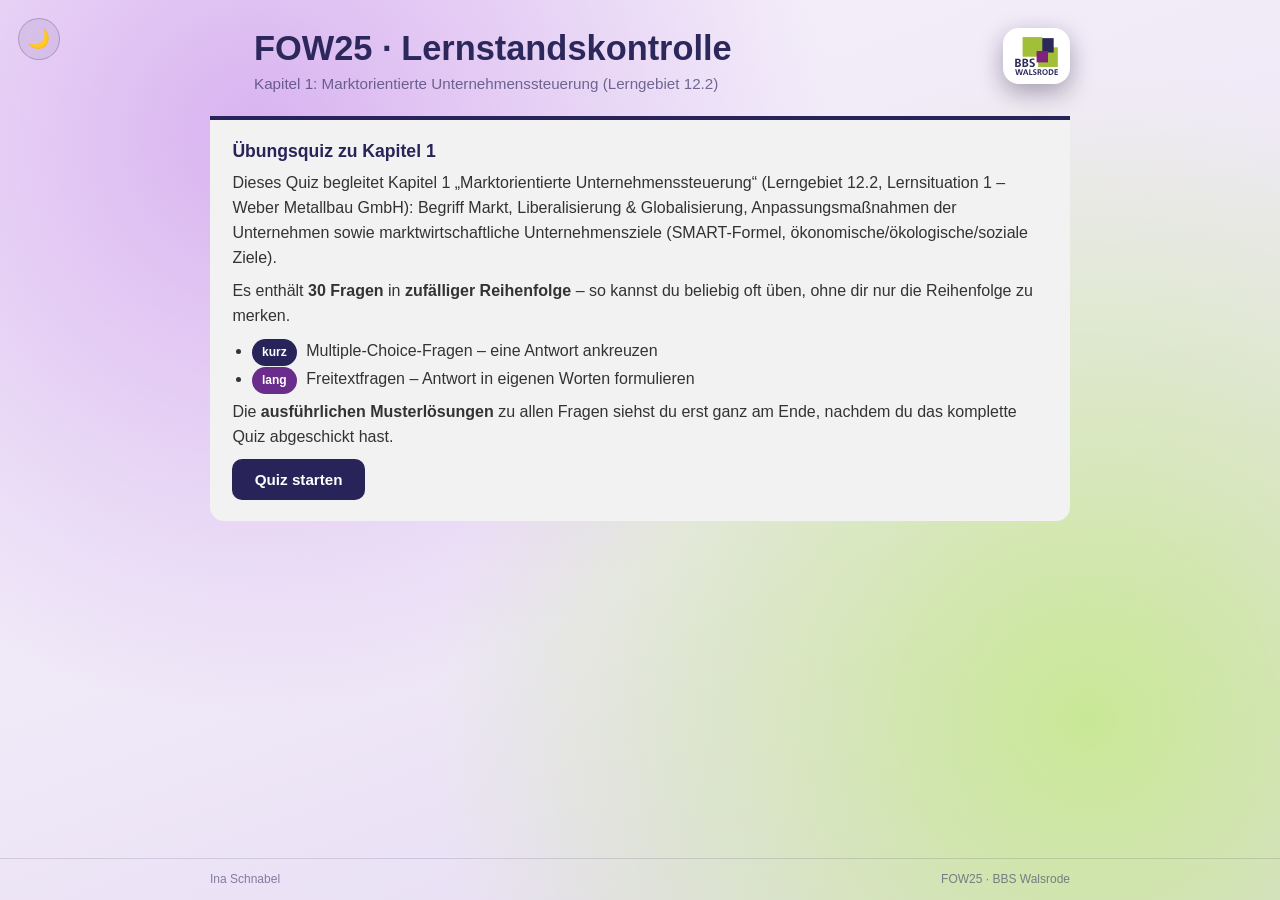
==== index.html @ 5892f30f "FOW25-Übungsquiz: Kapitel 1 – Marktorientierte Unternehmenssteuerung (30 Fragen)" ====
<!DOCTYPE html>
<html lang="de">
<head>
<meta charset="UTF-8">
<meta name="viewport" content="width=device-width, initial-scale=1.0">
<title>FOW25 &middot; Lernstandskontrolle &middot; BBS Walsrode</title>
<meta name="description" content="Übungsquiz FOW25: Kapitel 1 – Marktorientierte Unternehmenssteuerung">
<script>
  (function () {
    var saved = localStorage.getItem("fow25-theme");
    var theme = saved || (window.matchMedia("(prefers-color-scheme: light)").matches ? "light" : "dark");
    document.documentElement.setAttribute("data-theme", theme);
  })();
</script>
<link rel="stylesheet" href="style.css">
</head>
<body>
  <button class="theme-toggle" id="themeToggle" type="button" aria-label="Hell-/Dunkelmodus umschalten">🌙</button>

  <header class="page-header">
    <div>
      <h1>FOW25 &middot; Lernstandskontrolle</h1>
      <p class="subtitle">Kapitel 1: Marktorientierte Unternehmenssteuerung (Lerngebiet 12.2)</p>
    </div>
    <div class="logo-chip">
      <img src="logo.svg" alt="Logo der BBS Walsrode">
    </div>
  </header>

  <main>
    <!-- INTRO -->
    <div id="intro-view">
      <div class="card">
        <h2>Übungsquiz zu Kapitel 1</h2>
        <p>Dieses Quiz begleitet Kapitel 1 „Marktorientierte Unternehmenssteuerung“ (Lerngebiet 12.2, Lernsituation 1 – Weber Metallbau GmbH): Begriff Markt, Liberalisierung &amp; Globalisierung, Anpassungsmaßnahmen der Unternehmen sowie marktwirtschaftliche Unternehmensziele (SMART-Formel, ökonomische/ökologische/soziale Ziele).</p>
        <p>Es enthält <strong>30 Fragen</strong> in <strong>zufälliger Reihenfolge</strong> – so kannst du beliebig oft üben, ohne dir nur die Reihenfolge zu merken.</p>
        <ul>
          <li><span class="badge kurz" style="display:inline-block;margin-right:0.3rem;">kurz</span> Multiple-Choice-Fragen – eine Antwort ankreuzen</li>
          <li><span class="badge lang" style="display:inline-block;margin-right:0.3rem;">lang</span> Freitextfragen – Antwort in eigenen Worten formulieren</li>
        </ul>
        <p>Die <strong>ausführlichen Musterlösungen</strong> zu allen Fragen siehst du erst ganz am Ende, nachdem du das komplette Quiz abgeschickt hast.</p>
        <div class="btn-row">
          <button class="btn btn-primary" id="start-btn" type="button">Quiz starten</button>
        </div>
      </div>
    </div>

    <!-- QUIZ -->
    <div id="quiz-view" class="hidden">
      <div class="progress-wrap">
        <span id="progress-label">0 von 30 beantwortet</span>
        <div class="progress-track"><div class="progress-fill" id="progress-fill"></div></div>
      </div>
      <div id="questions-wrap"></div>
      <div class="card accent-green">
        <p>Wenn du alle Fragen bearbeitet hast, kannst du das Quiz auswerten. Nicht beantwortete Fragen zählen als falsch bzw. offen.</p>
        <div class="btn-row">
          <button class="btn btn-primary" id="submit-btn" type="button">Quiz auswerten</button>
        </div>
      </div>
    </div>

    <!-- RESULT -->
    <div id="result-view" class="hidden">
      <div class="card accent-green" id="score-card"></div>
      <div id="review-wrap"></div>
      <div class="card">
        <p>Du kannst das Quiz beliebig oft wiederholen – die Fragen und Antwortoptionen werden dabei jedes Mal neu gemischt.</p>
        <div class="btn-row">
          <button class="btn btn-primary" id="retry-btn" type="button">Nochmal üben</button>
          <button class="btn btn-secondary" id="retry-btn-2" type="button">Zurück zur Startseite</button>
        </div>
      </div>
    </div>
  </main>

  <footer class="page-footer">
    <div class="inner">
      <span>Ina Schnabel</span>
      <span>FOW25 &middot; BBS Walsrode</span>
    </div>
  </footer>

  <script src="questions.js"></script>
  <script src="app.js"></script>
</body>
</html>
---- style.css ----
:root {
  --bg-1: #8a3fb3;
  --bg-2: #463d8f;
  --bg-3-from: #3a1d5c;
  --bg-3-mid: #1c1440;
  --bg-3-to: #120c2e;
  --page-heading: #ffffff;
  --page-subtitle: rgba(255, 255, 255, 0.65);
  --page-link: #ffffff;
  --page-muted: rgba(255, 255, 255, 0.75);
  --page-footer: rgba(255, 255, 255, 0.6);
  --page-footer-border: rgba(255, 255, 255, 0.15);
  --toggle-bg: rgba(255, 255, 255, 0.12);
  --toggle-border: rgba(255, 255, 255, 0.3);
  --toggle-color: #ffffff;

  --brand-blue: #282359;
  --brand-green: #a2c037;
  --brand-purple: #6b2d8b;
  --brand-graybox: #f2f2f2;
  --brand-darktext: #333333;
  --brand-footertext: #555555;
  --card-bg: var(--brand-graybox);

  --font-heading: "Calibri Light", Calibri, Carlito, "Segoe UI", sans-serif;
  --font-body: Calibri, Carlito, "Segoe UI", sans-serif;
}

html[data-theme="light"] {
  --bg-1: #d9b3f0;
  --bg-2: #c9e896;
  --bg-3-from: #f6f1fb;
  --bg-3-mid: #eee7f7;
  --bg-3-to: #e4daf2;
  --page-heading: #2c285b;
  --page-subtitle: rgba(44, 40, 91, 0.65);
  --page-link: #2c285b;
  --page-muted: rgba(44, 40, 91, 0.7);
  --page-footer: rgba(44, 40, 91, 0.55);
  --page-footer-border: rgba(44, 40, 91, 0.15);
  --toggle-bg: rgba(44, 40, 91, 0.08);
  --toggle-border: rgba(44, 40, 91, 0.25);
  --toggle-color: #2c285b;
}

* { margin: 0; padding: 0; box-sizing: border-box; }

html, body { min-height: 100%; }

body {
  font-family: var(--font-body);
  color: var(--brand-darktext);
  min-height: 100vh;
  display: flex;
  flex-direction: column;
  background:
    radial-gradient(circle at 20% 15%, var(--bg-1) 0%, transparent 45%),
    radial-gradient(circle at 85% 80%, var(--bg-2) 0%, transparent 50%),
    linear-gradient(160deg, var(--bg-3-from) 0%, var(--bg-3-mid) 60%, var(--bg-3-to) 100%);
  background-attachment: fixed;
  transition: background 0.3s ease;
}

h1, h2, h3 { font-family: var(--font-heading); }

.theme-toggle {
  position: fixed;
  top: 1.1rem;
  left: 1.1rem;
  z-index: 30;
  width: 42px;
  height: 42px;
  border-radius: 50%;
  border: 1px solid var(--toggle-border);
  background: var(--toggle-bg);
  backdrop-filter: blur(8px);
  color: var(--toggle-color);
  font-size: 1.15rem;
  display: flex;
  align-items: center;
  justify-content: center;
  cursor: pointer;
  transition: transform 0.2s ease, background 0.3s ease;
}
.theme-toggle:hover { transform: scale(1.08); }

header.page-header {
  max-width: 900px;
  width: 100%;
  margin: 0 auto;
  padding: 1.75rem 1.25rem 1rem 4rem;
  display: flex;
  align-items: flex-start;
  justify-content: space-between;
  gap: 1.5rem;
}

.page-header h1 {
  font-size: clamp(1.5rem, 4.5vw, 2.15rem);
  font-weight: 700;
  color: var(--page-heading);
  line-height: 1.2;
}

.page-header .subtitle {
  margin-top: 0.35rem;
  font-size: 0.95rem;
  color: var(--page-subtitle);
}

.logo-chip {
  flex-shrink: 0;
  background: #ffffff;
  border-radius: 16px;
  padding: 0.55rem 0.75rem;
  box-shadow: 0 8px 24px rgba(20, 8, 40, 0.35);
}
.logo-chip img { display: block; height: 38px; width: auto; }

main {
  flex: 1;
  width: 100%;
  max-width: 900px;
  margin: 0 auto;
  padding: 0.5rem 1.25rem 3rem;
  display: flex;
  flex-direction: column;
  gap: 1.1rem;
}

.card {
  background: var(--card-bg);
  border-top: 4px solid var(--brand-blue);
  border-radius: 0 0 14px 14px;
  padding: 1.3rem 1.4rem;
  color: var(--brand-darktext);
}
.card.accent-green { border-top-color: var(--brand-green); }
.card.accent-purple { border-top-color: var(--brand-purple); }

.card h2 {
  font-size: 1.1rem;
  font-weight: 700;
  margin-bottom: 0.6rem;
  color: var(--brand-blue);
}

.card p { line-height: 1.55; margin-bottom: 0.55rem; }
.card p:last-child { margin-bottom: 0; }

.card ul { margin: 0.4rem 0 0.4rem 1.2rem; line-height: 1.6; }

.badge-row { display: flex; flex-wrap: wrap; gap: 0.5rem; margin-top: 0.8rem; }
.badge {
  font-size: 0.75rem;
  font-weight: 700;
  padding: 0.25rem 0.65rem;
  border-radius: 999px;
  color: #ffffff;
}
.badge.kurz { background: var(--brand-blue); }
.badge.lang { background: var(--brand-purple); }

.btn {
  display: inline-flex;
  align-items: center;
  gap: 0.4rem;
  border: none;
  cursor: pointer;
  font-family: var(--font-body);
  font-weight: 700;
  font-size: 0.95rem;
  border-radius: 10px;
  padding: 0.75rem 1.4rem;
  transition: opacity 0.15s ease, transform 0.15s ease;
}
.btn:hover { opacity: 0.9; transform: translateY(-1px); }
.btn:active { transform: translateY(0); }
.btn-primary { background: var(--brand-blue); color: #ffffff; }
.btn-secondary { background: var(--brand-green); color: #1c1440; }
.btn-row { display: flex; flex-wrap: wrap; gap: 0.75rem; margin-top: 0.3rem; }

.progress-wrap {
  position: sticky;
  top: 0.6rem;
  z-index: 15;
  background: rgba(24, 16, 48, 0.55);
  backdrop-filter: blur(10px);
  border-radius: 12px;
  padding: 0.6rem 0.9rem;
  color: #fff;
  font-size: 0.85rem;
  display: flex;
  align-items: center;
  gap: 0.75rem;
}
html[data-theme="light"] .progress-wrap {
  background: rgba(255, 255, 255, 0.7);
  color: var(--brand-blue);
  box-shadow: 0 4px 14px rgba(44,40,91,0.12);
}
.progress-track {
  flex: 1;
  height: 8px;
  border-radius: 999px;
  background: rgba(255, 255, 255, 0.2);
  overflow: hidden;
}
html[data-theme="light"] .progress-track { background: rgba(44,40,91,0.12); }
.progress-fill {
  height: 100%;
  width: 0%;
  background: var(--brand-green);
  border-radius: 999px;
  transition: width 0.2s ease;
}

fieldset { border: none; }
.q-index { color: var(--brand-footertext); font-weight: 700; }
.q-points {
  font-size: 0.75rem;
  font-weight: 400;
  color: var(--brand-footertext);
}
legend.q-legend {
  font-weight: 600;
  margin-bottom: 0.65rem;
  line-height: 1.45;
  display: flex;
  flex-wrap: wrap;
  align-items: baseline;
  gap: 0.5rem;
}

.options { display: flex; flex-direction: column; gap: 0.5rem; }
.option-label {
  display: flex;
  align-items: flex-start;
  gap: 0.6rem;
  cursor: pointer;
  padding: 0.5rem 0.65rem;
  border-radius: 8px;
  border: 1px solid rgba(0,0,0,0.08);
  background: #ffffff;
  transition: border-color 0.15s ease, background 0.15s ease;
}
.option-label:hover { border-color: var(--brand-blue); }
.option-label input { margin-top: 0.2rem; accent-color: var(--brand-blue); }
.option-label.picked { border-color: var(--brand-blue); background: #eef0fb; }

textarea.freitext-input {
  width: 100%;
  min-height: 6rem;
  border-radius: 8px;
  border: 1px solid rgba(40,35,89,0.25);
  padding: 0.65rem 0.75rem;
  font-family: var(--font-body);
  font-size: 0.95rem;
  resize: vertical;
  background: #ffffff;
  color: var(--brand-darktext);
}
textarea.freitext-input:focus { outline: 2px solid var(--brand-blue); outline-offset: 1px; }

.topic-tag {
  font-size: 0.7rem;
  font-weight: 700;
  text-transform: uppercase;
  letter-spacing: 0.03em;
  color: var(--brand-purple);
  margin-bottom: 0.3rem;
  display: block;
}

.score-hero {
  display: flex;
  align-items: baseline;
  gap: 0.6rem;
  flex-wrap: wrap;
}
.score-hero .score-num {
  font-size: 2.2rem;
  font-weight: 700;
  color: var(--brand-blue);
  font-family: var(--font-heading);
}
.score-hero .score-max { color: var(--brand-footertext); font-size: 1.1rem; }

.review-item { margin-bottom: 0.4rem; }
.review-item .status {
  display: inline-block;
  font-size: 0.75rem;
  font-weight: 700;
  padding: 0.15rem 0.55rem;
  border-radius: 999px;
  margin-left: 0.4rem;
}
.status.ok { background: #dff2d0; color: #3d6b12; }
.status.partial { background: #fff0c8; color: #8a6100; }
.status.no { background: #fbdcdc; color: #93211b; }

.review-your-answer {
  background: #fff;
  border-radius: 8px;
  padding: 0.55rem 0.7rem;
  margin: 0.45rem 0;
  font-size: 0.92rem;
  border-left: 3px solid var(--brand-footertext);
}
.review-solution {
  background: #eef3e4;
  border-radius: 8px;
  padding: 0.65rem 0.75rem;
  margin-top: 0.45rem;
  font-size: 0.92rem;
  line-height: 1.55;
  border-left: 3px solid var(--brand-green);
  white-space: pre-line;
}
.review-solution strong { color: var(--brand-blue); }

.hidden { display: none !important; }

footer.page-footer {
  margin-top: auto;
  border-top: 1px solid var(--page-footer-border);
}
footer.page-footer .inner {
  max-width: 900px;
  margin: 0 auto;
  padding: 0.85rem 1.25rem;
  display: flex;
  justify-content: space-between;
  align-items: center;
  font-size: 0.75rem;
  color: var(--page-footer);
}

@media (max-width: 480px) {
  header.page-header { align-items: center; }
  .logo-chip img { height: 30px; }
  .score-hero .score-num { font-size: 1.8rem; }
}
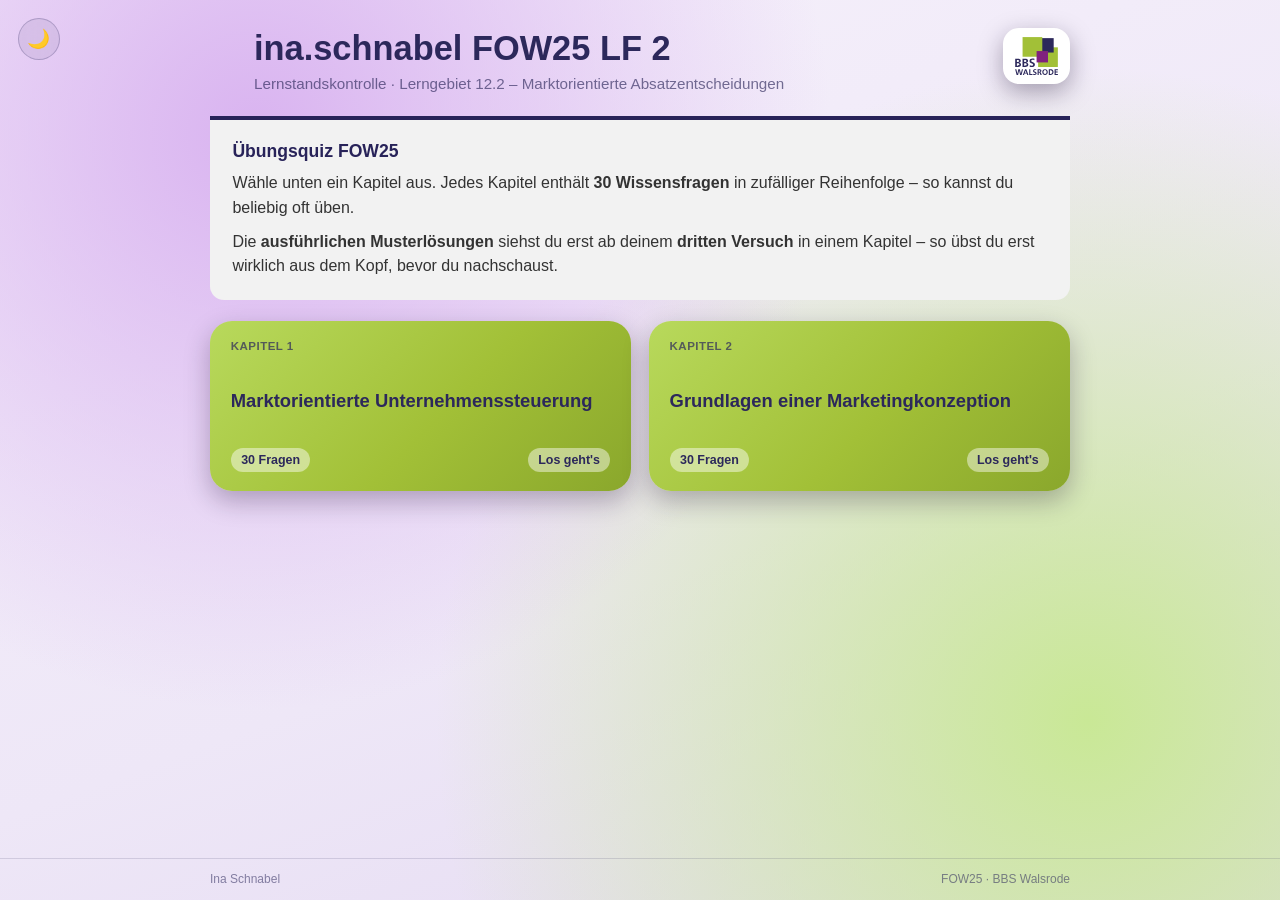
==== commit bd1d5660: "Kachel-Startseite ina.schnabel FOW25 LF 2 + Kapitel 2 hinzugefügt Neue Startseite mit Kapitel-Kachel" ====
--- a/index.html
+++ b/index.html
@@ -3,8 +3,8 @@
 <head>
 <meta charset="UTF-8">
 <meta name="viewport" content="width=device-width, initial-scale=1.0">
-<title>FOW25 &middot; Lernstandskontrolle &middot; BBS Walsrode</title>
-<meta name="description" content="Übungsquiz FOW25: Kapitel 1 – Marktorientierte Unternehmenssteuerung">
+<title>ina.schnabel FOW25 LF 2 &middot; BBS Walsrode</title>
+<meta name="description" content="ina.schnabel FOW25 LF 2: Übungsquiz zu den Kapiteln des Lerngebiets 12.2 – Marktorientierte Absatzentscheidungen.">
 <script>
   (function () {
     var saved = localStorage.getItem("fow25-theme");
@@ -19,8 +19,8 @@
 
   <header class="page-header">
     <div>
-      <h1>FOW25 &middot; Lernstandskontrolle</h1>
-      <p class="subtitle">Kapitel 1: Marktorientierte Unternehmenssteuerung (Lerngebiet 12.2)</p>
+      <h1>ina.schnabel FOW25 LF 2</h1>
+      <p class="subtitle">Lernstandskontrolle &middot; Lerngebiet 12.2 – Marktorientierte Absatzentscheidungen</p>
     </div>
     <div class="logo-chip">
       <img src="logo.svg" alt="Logo der BBS Walsrode">
@@ -28,49 +28,29 @@
   </header>
 
   <main>
-    <!-- INTRO -->
-    <div id="intro-view">
-      <div class="card">
-        <h2>Übungsquiz zu Kapitel 1</h2>
-        <p>Dieses Quiz begleitet Kapitel 1 „Marktorientierte Unternehmenssteuerung“ (Lerngebiet 12.2, Lernsituation 1 – Weber Metallbau GmbH): Begriff Markt, Liberalisierung &amp; Globalisierung, Anpassungsmaßnahmen der Unternehmen sowie marktwirtschaftliche Unternehmensziele (SMART-Formel, ökonomische/ökologische/soziale Ziele).</p>
-        <p>Es enthält <strong>30 Fragen</strong> in <strong>zufälliger Reihenfolge</strong> – so kannst du beliebig oft üben, ohne dir nur die Reihenfolge zu merken.</p>
-        <ul>
-          <li><span class="badge kurz" style="display:inline-block;margin-right:0.3rem;">kurz</span> Multiple-Choice-Fragen – eine Antwort ankreuzen</li>
-          <li><span class="badge lang" style="display:inline-block;margin-right:0.3rem;">lang</span> Freitextfragen – Antwort in eigenen Worten formulieren</li>
-        </ul>
-        <p>Die <strong>ausführlichen Musterlösungen</strong> zu allen Fragen siehst du erst ganz am Ende, nachdem du das komplette Quiz abgeschickt hast.</p>
-        <div class="btn-row">
-          <button class="btn btn-primary" id="start-btn" type="button">Quiz starten</button>
-        </div>
-      </div>
+    <div class="card">
+      <h2>Übungsquiz FOW25</h2>
+      <p>Wähle unten ein Kapitel aus. Jedes Kapitel enthält <strong>30 Wissensfragen</strong> in zufälliger Reihenfolge – so kannst du beliebig oft üben.</p>
+      <p>Die <strong>ausführlichen Musterlösungen</strong> siehst du erst ab deinem <strong>dritten Versuch</strong> in einem Kapitel – so übst du erst wirklich aus dem Kopf, bevor du nachschaust.</p>
     </div>
 
-    <!-- QUIZ -->
-    <div id="quiz-view" class="hidden">
-      <div class="progress-wrap">
-        <span id="progress-label">0 von 30 beantwortet</span>
-        <div class="progress-track"><div class="progress-fill" id="progress-fill"></div></div>
-      </div>
-      <div id="questions-wrap"></div>
-      <div class="card accent-green">
-        <p>Wenn du alle Fragen bearbeitet hast, kannst du das Quiz auswerten. Nicht beantwortete Fragen zählen als falsch bzw. offen.</p>
-        <div class="btn-row">
-          <button class="btn btn-primary" id="submit-btn" type="button">Quiz auswerten</button>
-        </div>
-      </div>
-    </div>
-
-    <!-- RESULT -->
-    <div id="result-view" class="hidden">
-      <div class="card accent-green" id="score-card"></div>
-      <div id="review-wrap"></div>
-      <div class="card">
-        <p>Du kannst das Quiz beliebig oft wiederholen – die Fragen und Antwortoptionen werden dabei jedes Mal neu gemischt.</p>
-        <div class="btn-row">
-          <button class="btn btn-primary" id="retry-btn" type="button">Nochmal üben</button>
-          <button class="btn btn-secondary" id="retry-btn-2" type="button">Zurück zur Startseite</button>
-        </div>
-      </div>
+    <div class="chapter-grid" id="chapter-grid">
+      <a class="tile" href="kapitel1.html">
+        <span class="tile-kicker">Kapitel 1</span>
+        <span class="tile-title">Marktorientierte Unternehmenssteuerung</span>
+        <span class="tile-foot">
+          <span class="tile-pill">30 Fragen</span>
+          <span class="tile-pill" id="status-kapitel1">Los geht&apos;s</span>
+        </span>
+      </a>
+      <a class="tile" href="kapitel2.html">
+        <span class="tile-kicker">Kapitel 2</span>
+        <span class="tile-title">Grundlagen einer Marketingkonzeption</span>
+        <span class="tile-foot">
+          <span class="tile-pill">30 Fragen</span>
+          <span class="tile-pill" id="status-kapitel2">Los geht&apos;s</span>
+        </span>
+      </a>
     </div>
   </main>
 
@@ -81,7 +61,33 @@
     </div>
   </footer>
 
-  <script src="questions.js"></script>
-  <script src="app.js"></script>
+  <script>
+    (function () {
+      var toggleBtn = document.getElementById("themeToggle");
+      function currentTheme() {
+        return document.documentElement.getAttribute("data-theme") || "dark";
+      }
+      function updateIcon() {
+        var isLight = currentTheme() === "light";
+        toggleBtn.textContent = isLight ? "🌙" : "☀️";
+        toggleBtn.setAttribute("aria-label", isLight ? "Dunkelmodus aktivieren" : "Hellmodus aktivieren");
+      }
+      toggleBtn.addEventListener("click", function () {
+        var next = currentTheme() === "light" ? "dark" : "light";
+        document.documentElement.setAttribute("data-theme", next);
+        localStorage.setItem("fow25-theme", next);
+        updateIcon();
+      });
+      updateIcon();
+
+      ["kapitel1", "kapitel2"].forEach(function (id) {
+        var n = parseInt(localStorage.getItem("fow25-attempts-" + id), 10) || 0;
+        var el = document.getElementById("status-" + id);
+        if (n > 0) {
+          el.textContent = n + (n === 1 ? " Versuch" : " Versuche");
+        }
+      });
+    })();
+  </script>
 </body>
 </html>
--- a/style.css
+++ b/style.css
@@ -319,7 +319,83 @@
 }
 .review-solution strong { color: var(--brand-blue); }
 
+.review-solution.review-locked {
+  background: #f2f2f2;
+  border-left-color: var(--brand-footertext);
+  color: var(--brand-footertext);
+  font-style: italic;
+  white-space: normal;
+}
+
 .hidden { display: none !important; }
+
+/* ---------- Startseite: Kapitel-Kacheln ---------- */
+.back-link {
+  display: inline-flex;
+  align-items: center;
+  gap: 0.3rem;
+  font-size: 0.85rem;
+  font-weight: 700;
+  color: var(--page-link);
+  text-decoration: none;
+  opacity: 0.85;
+}
+.back-link:hover { opacity: 1; text-decoration: underline; }
+
+.chapter-grid {
+  display: grid;
+  grid-template-columns: repeat(auto-fit, minmax(220px, 1fr));
+  gap: 1.1rem;
+  margin-top: 0.2rem;
+}
+
+.tile {
+  position: relative;
+  display: flex;
+  flex-direction: column;
+  justify-content: space-between;
+  gap: 0.9rem;
+  min-height: 170px;
+  padding: 1.2rem 1.3rem;
+  border-radius: 22px;
+  background: linear-gradient(135deg, #b8d95c 0%, #a2c037 55%, #8aa72c 100%);
+  color: #2c285b;
+  text-decoration: none;
+  box-shadow: 0 10px 26px rgba(20, 8, 40, 0.28);
+  transition: transform 0.2s ease, box-shadow 0.2s ease;
+}
+.tile:hover, .tile:focus-visible {
+  transform: translateY(-3px);
+  box-shadow: 0 14px 32px rgba(20, 8, 40, 0.32);
+  outline: none;
+}
+.tile-kicker {
+  font-size: 0.72rem;
+  font-weight: 700;
+  text-transform: uppercase;
+  letter-spacing: 0.04em;
+  opacity: 0.7;
+}
+.tile-title {
+  font-family: var(--font-heading);
+  font-size: 1.15rem;
+  font-weight: 700;
+  line-height: 1.25;
+}
+.tile-foot {
+  display: flex;
+  align-items: center;
+  justify-content: space-between;
+  font-size: 0.78rem;
+  gap: 0.5rem;
+}
+.tile-pill {
+  background: rgba(255, 255, 255, 0.45);
+  border-radius: 999px;
+  padding: 0.3rem 0.65rem;
+  font-weight: 700;
+  white-space: nowrap;
+}
 
 footer.page-footer {
   margin-top: auto;
